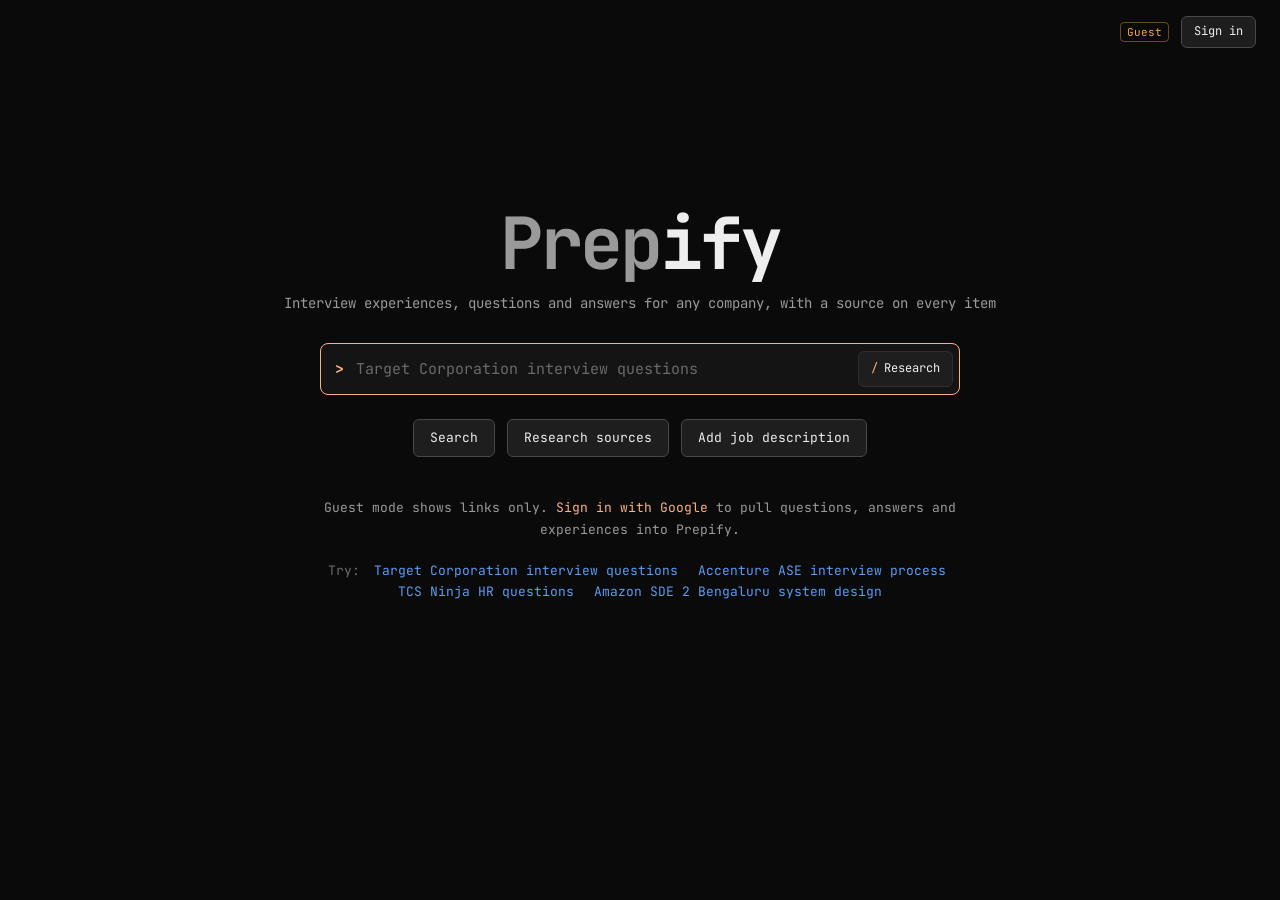
==== templates/search.html @ 2fec7c63 "Smarter search parsing and job description analysis - query_parser.py: company aliases and typo corr" ====
<!DOCTYPE html>
<html lang="en">
<head>
  <meta charset="UTF-8" />
  <meta name="color-scheme" content="dark" />
  <meta name="viewport" content="width=device-width, initial-scale=1.0" />
  <title>Prepify</title>
  <link rel="preconnect" href="https://fonts.googleapis.com" />
  <link rel="preconnect" href="https://fonts.gstatic.com" crossorigin />
  <link href="https://fonts.googleapis.com/css2?family=JetBrains+Mono:wght@400;500;700&display=swap" rel="stylesheet" />
  <link rel="stylesheet" href="/static/search.css" />
</head>
<body>
  <!-- ===== Home: centered search, like a search engine ===== -->
  <main id="home" class="home">
    <nav class="corner"><div class="auth" data-auth></div></nav>
    <div class="home-inner">
      <div class="wordmark"><span class="dim">Prep</span>ify</div>
      <p class="tagline">Interview experiences, questions and answers for any company, with a source on every item</p>

      <form id="home-form" class="searchbar big" autocomplete="off">
        <span class="prompt" aria-hidden="true">&gt;</span>
        <input id="home-q" name="q" aria-label="Search" placeholder="Target Corporation interview questions" autofocus />
        <button type="button" class="pill" id="home-research-pill" title="Search and pull Glassdoor and AmbitionBox into Prepify">
          <span class="key">/</span>Research
        </button>
      </form>

      <div class="home-actions">
        <button type="submit" form="home-form" class="btn">Search</button>
        <button type="button" id="home-research" class="btn">Research sources</button>
        <button type="button" id="home-jd" class="btn">Add job description</button>
      </div>

      <p class="promo" id="mode-line"></p>
      <p class="offered">Try:
        <button class="example" type="button">Target Corporation interview questions</button>
        <button class="example" type="button">Accenture ASE interview process</button>
        <button class="example" type="button">TCS Ninja HR questions</button>
        <button class="example" type="button">Amazon SDE 2 Bengaluru system design</button>
      </p>
    </div>
  </main>

  <!-- ===== Results ===== -->
  <div id="results" class="results hidden">
    <header class="topbar">
      <div class="topbar-inner">
        <a href="/" class="wordmark small" id="logo-home"><span class="dim">Prep</span>ify</a>
        <form id="top-form" class="searchbar" autocomplete="off">
          <span class="prompt" aria-hidden="true">&gt;</span>
          <input id="top-q" name="q" aria-label="Search" />
        </form>
        <div class="auth" data-auth></div>
      </div>
    </header>

    <div class="layout">
      <div class="main-col">
        <p class="understood" id="understood"></p>
        <div id="report"></div>
      </div>
      <aside class="side-col" id="panel"></aside>
    </div>
  </div>

  <!-- sign-in dialog -->
  <div class="modal hidden" id="signin-modal" role="dialog" aria-modal="true" aria-labelledby="signin-title">
    <div class="modal-box">
      <h2 id="signin-title">Sign in to Prepify</h2>
      <p class="modal-sub">Signing in unlocks pulling Glassdoor and AmbitionBox into Prepify. Without an account, Prepify only gives you links.</p>
      <div id="gsi-button"></div>
      <div id="signin-setup" class="hidden">
        <p class="modal-sub"><b>Google sign-in isn't set up on this server yet.</b> Create an OAuth client ID
          (Google Cloud Console → APIs &amp; Services → Credentials → OAuth client ID → Web application,
          authorised JavaScript origin <code>http://localhost:5000</code>), then start Prepify with
          <code>GOOGLE_CLIENT_ID=&lt;your id&gt;</code>.</p>
      </div>
      <p class="modal-note">Prepify keeps only your name and email for this browser session. It never sees your Glassdoor or AmbitionBox password, and nothing you pull is stored on a server.</p>
      <button class="btn" id="signin-close">Close</button>
    </div>
  </div>

  <script src="https://accounts.google.com/gsi/client" async defer></script>
  <script src="/static/jd.js"></script>
  <script src="/static/search.js"></script>
</body>
</html>
---- static/search.css ----
/* Prepify — OpenCode-style dark terminal theme, search-engine layout */
:root {
  --bg: #0a0a0a;
  --panel: #141414;
  --element: #1e1e1e;
  --border: #2e2e2e;
  --border-strong: #484848;
  --border-active: #606060;
  --text: #eeeeee;
  --muted: #9a9a9a;
  --faint: #6a6a6a;
  --accent: #fab283;          /* peach — primary */
  --accent-soft: rgba(250, 178, 131, 0.10);
  --link: #5c9cf5;            /* blue — secondary */
  --purple: #9d7cd8;
  --good: #7fd88f;
  --warn: #f5a742;
  --error: #e06c75;
  --mono: 'JetBrains Mono', 'Cascadia Code', 'Fira Code', ui-monospace, Consolas, monospace;

  --page: 1180px;             /* max content width */
  --gutter: 24px;             /* page side padding */
  --radius: 8px;
  color-scheme: dark;
}

* { box-sizing: border-box; margin: 0; padding: 0; }

body {
  font-family: var(--mono);
  font-size: 15px;
  line-height: 1.65;
  background: var(--bg);
  color: var(--text);
  -webkit-font-smoothing: antialiased;
}

::selection { background: var(--accent); color: var(--bg); }
a { color: var(--link); text-decoration: none; }
a:hover { text-decoration: underline; }
.hidden { display: none !important; }
:focus-visible { outline: 2px solid var(--accent); outline-offset: 2px; }


/* ---------- shared controls ---------- */
.wordmark {
  font-size: 72px;
  font-weight: 700;
  letter-spacing: -0.04em;
  line-height: 1;
  color: var(--text);
  user-select: none;
}
.wordmark .dim { color: var(--muted); }
.wordmark.small { font-size: 22px; text-decoration: none; flex-shrink: 0; }

.searchbar {
  display: flex;
  align-items: center;
  gap: 12px;
  width: 100%;
  height: 44px;
  padding: 0 6px 0 14px;
  background: var(--panel);
  border: 1px solid var(--border-strong);
  border-radius: var(--radius);
  transition: border-color .15s;
}
.searchbar:hover { border-color: var(--border-active); }
.searchbar:focus-within { border-color: var(--accent); }
.searchbar.big { height: 52px; max-width: 640px; }
.searchbar input {
  flex: 1;
  min-width: 0;
  background: none;
  border: none;
  outline: none;
  color: var(--text);
  font: inherit;
  caret-color: var(--accent);
}
.searchbar input::placeholder { color: var(--faint); }
.prompt { color: var(--accent); font-weight: 700; flex-shrink: 0; user-select: none; }

.btn {
  display: inline-flex;
  align-items: center;
  justify-content: center;
  gap: 8px;
  height: 38px;
  padding: 0 16px;
  background: var(--element);
  color: var(--text);
  border: 1px solid var(--border-strong);
  border-radius: 6px;
  font: inherit;
  font-size: 13px;
  cursor: pointer;
  white-space: nowrap;
}
.btn:hover { border-color: var(--accent); color: var(--accent); }
.btn:disabled { opacity: .6; cursor: progress; }
.btn.primary { background: var(--accent); border-color: var(--accent); color: var(--bg); font-weight: 700; }
.btn.primary:hover { filter: brightness(1.08); color: var(--bg); }
.btn.small { height: 32px; padding: 0 12px; font-size: 12px; }

.pill {
  display: inline-flex;
  align-items: center;
  gap: 6px;
  height: 36px;
  padding: 0 12px;
  border: 1px solid var(--border);
  border-radius: 6px;
  background: var(--element);
  color: var(--text);
  font: inherit;
  font-size: 12px;
  cursor: pointer;
  flex-shrink: 0;
}
.pill:hover { border-color: var(--accent); color: var(--accent); }
.pill .key { color: var(--accent); }

.linkbtn {
  background: none;
  border: none;
  color: var(--muted);
  font: inherit;
  font-size: 13px;
  cursor: pointer;
  padding: 0;
}
.linkbtn:hover { color: var(--text); text-decoration: underline; }
.linkbtn.accent { color: var(--accent); }

.tag {
  display: inline-block;
  font-size: 11px;
  line-height: 18px;
  padding: 0 7px;
  border-radius: 4px;
  background: var(--element);
  border: 1px solid var(--border);
  color: var(--muted);
}
.tag.good { color: var(--good); border-color: rgba(127, 216, 143, 0.35); }

.spinner {
  width: 12px;
  height: 12px;
  border: 2px solid var(--border-strong);
  border-top-color: var(--accent);
  border-radius: 50%;
  animation: spin .8s linear infinite;
  flex-shrink: 0;
}
@keyframes spin { to { transform: rotate(360deg); } }

.mark {
  display: inline-grid;
  place-items: center;
  width: 30px;
  height: 30px;
  border-radius: 6px;
  font-weight: 700;
  font-size: 14px;
  color: var(--c);
  background: color-mix(in srgb, var(--c) 14%, transparent);
  border: 1px solid color-mix(in srgb, var(--c) 40%, transparent);
  flex-shrink: 0;
}
.mark.big { width: 46px; height: 46px; font-size: 20px; }

/* ---------- auth ---------- */
.auth { display: flex; align-items: center; gap: 12px; font-size: 13px; flex-shrink: 0; }
.auth .user { color: var(--text); max-width: 180px; overflow: hidden; text-overflow: ellipsis; white-space: nowrap; }
.guest-tag {
  font-size: 11px;
  color: var(--warn);
  border: 1px solid rgba(245, 167, 66, 0.4);
  border-radius: 4px;
  padding: 0 6px;
}

/* ---------- home ---------- */
.home { min-height: 100vh; display: flex; flex-direction: column; }
.corner { display: flex; justify-content: flex-end; padding: 16px var(--gutter); }
.home-inner {
  flex: 1;
  display: flex;
  flex-direction: column;
  align-items: center;
  padding: 16vh 16px 48px;
  text-align: center;
}
.home-inner .wordmark { margin-bottom: 12px; }
.tagline { color: var(--muted); font-size: 14px; margin-bottom: 28px; }
.home-actions { display: flex; gap: 12px; flex-wrap: wrap; justify-content: center; margin-top: 24px; }
.promo { margin-top: 40px; font-size: 13px; color: var(--muted); max-width: 640px; }
.promo b { color: var(--text); font-weight: 500; }
.offered { margin-top: 20px; font-size: 13px; color: var(--faint); max-width: 720px; }
.example {
  background: none;
  border: none;
  color: var(--link);
  font: inherit;
  font-size: 13px;
  margin: 0 6px;
  cursor: pointer;
}
.example:hover { text-decoration: underline; }

/* ---------- results layout ---------- */
.topbar {
  position: sticky;
  top: 0;
  z-index: 20;
  background: rgba(10, 10, 10, 0.92);
  backdrop-filter: blur(8px);
  border-bottom: 1px solid var(--border);
}
.topbar-inner {
  max-width: var(--page);
  margin: 0 auto;
  padding: 12px var(--gutter);
  display: flex;
  align-items: center;
  gap: 24px;
}
.topbar .searchbar { max-width: 640px; }
.topbar .auth { margin-left: auto; }

.layout {
  max-width: var(--page);
  margin: 0 auto;
  padding: 24px var(--gutter) 72px;
  display: grid;
  grid-template-columns: minmax(0, 1fr) 300px;
  gap: 32px;
  align-items: start;
}
.understood { color: var(--faint); font-size: 13px; margin-bottom: 20px; }
.understood b { color: var(--text); font-weight: 500; margin-right: 18px; }
.understood .k { color: var(--purple); margin-right: 6px; }

/* ---------- notices & empty states ---------- */
.notice, .empty {
  border-radius: var(--radius);
  padding: 18px 20px;
  font-size: 14px;
  margin-bottom: 24px;
}
.notice { border: 1px solid rgba(245, 167, 66, 0.4); background: rgba(245, 167, 66, 0.06); }
.notice b { color: var(--warn); }
.notice code { color: var(--accent); }
.notice.guest { border-color: rgba(250, 178, 131, 0.35); background: var(--accent-soft); }
.notice.guest b { color: var(--accent); }
.notice .btn, .empty .btn { margin-top: 14px; }
.empty { border: 1px dashed var(--border-strong); color: var(--muted); }
.empty h3 { color: var(--text); font-size: 15px; font-weight: 700; margin-bottom: 6px; }

/* ---------- source boxes ---------- */
.sources-head {
  display: flex;
  justify-content: space-between;
  align-items: center;
  flex-wrap: wrap;
  gap: 4px 12px;
  font-size: 13px;
  color: var(--muted);
  margin-bottom: 12px;
}
.sources-head b { color: var(--accent); }
.sources-head .hint { color: var(--faint); font-size: 12px; }

.source-grid {
  display: grid;
  grid-template-columns: repeat(auto-fit, minmax(240px, 1fr));
  gap: 12px;
  margin-bottom: 32px;
}
.source-card {
  display: flex;
  flex-direction: column;
  gap: 8px;
  min-height: 168px;
  padding: 16px;
  text-align: left;
  background: var(--panel);
  border: 1px solid var(--border);
  border-radius: var(--radius);
  color: var(--text);
  font: inherit;
  cursor: pointer;
  transition: border-color .15s, background .15s;
}
.source-card:hover { border-color: var(--border-active); background: var(--element); text-decoration: none; }
.source-card.active { border-color: var(--accent); box-shadow: inset 0 -2px 0 var(--accent); }
.source-card.empty-card { border-style: dashed; background: transparent; }
.source-card.empty-card:hover { background: var(--panel); border-color: var(--accent); }
.source-card.busy { border-color: var(--accent); cursor: progress; }
.source-card.link-card { min-height: 140px; }

.sc-head { display: flex; align-items: center; gap: 10px; }
.sc-name { font-weight: 700; font-size: 16px; }
.sc-arrow { margin-left: auto; color: var(--muted); }
.source-card:hover .sc-arrow, .source-card.active .sc-arrow { color: var(--accent); }
.sc-host { color: var(--faint); font-size: 12px; margin-top: -6px; }
.sc-stats { display: flex; flex-wrap: wrap; gap: 2px 14px; font-size: 12px; color: var(--muted); }
.sc-stats b { color: var(--text); font-size: 15px; margin-right: 2px; }
.sc-stats.muted { color: var(--faint); }
.sc-preview {
  font-size: 13px;
  color: var(--muted);
  display: -webkit-box;
  -webkit-line-clamp: 2;
  -webkit-box-orient: vertical;
  overflow: hidden;
}
.sc-status { font-size: 12px; color: var(--warn); display: flex; align-items: flex-start; gap: 8px; }
.sc-status .spinner { margin-top: 4px; }
.sc-status.working { color: var(--accent); }
.sc-status.done { color: var(--good); }
.sc-status.none { color: var(--muted); }
.sc-detail { font-size: 11px; color: var(--faint); overflow: hidden; text-overflow: ellipsis; white-space: nowrap; }
.sc-foot { margin-top: auto; font-size: 12px; color: var(--faint); }

/* ---------- dedicated site area ---------- */
#site-area {
  border-top: 1px solid var(--border);
  padding-top: 28px;
  scroll-margin-top: 84px;
}
.site-area-head { display: flex; align-items: center; gap: 14px; margin-bottom: 28px; flex-wrap: wrap; }
.site-area-head h1 { font-size: 22px; font-weight: 700; letter-spacing: -0.01em; line-height: 1.3; }
.site-area-head h1 .dim { color: var(--muted); font-weight: 500; }
.site-area-head .sub { color: var(--muted); font-size: 13px; }
.head-actions { margin-left: auto; display: flex; gap: 8px; flex-wrap: wrap; }

.section { margin-bottom: 40px; }
.section h2 { font-size: 17px; font-weight: 700; margin-bottom: 2px; }
.section h2 .num { color: var(--accent); margin-right: 10px; }
.section .sub { color: var(--muted); font-size: 13px; margin-bottom: 16px; }

.qa-tools { display: flex; flex-direction: column; gap: 12px; margin-bottom: 16px; }
.chips { display: flex; flex-wrap: wrap; gap: 8px; }
.chip-btn {
  height: 30px;
  padding: 0 12px;
  border-radius: 15px;
  border: 1px solid var(--border-strong);
  background: transparent;
  color: var(--muted);
  font: inherit;
  font-size: 12px;
  cursor: pointer;
  white-space: nowrap;
}
.chip-btn span { color: var(--faint); margin-left: 4px; }
.chip-btn:hover { color: var(--text); border-color: var(--border-active); }
.chip-btn.active { color: var(--bg); background: var(--accent); border-color: var(--accent); }
.chip-btn.active span { color: var(--bg); opacity: .7; }
.qa-filter {
  height: 38px;
  width: 100%;
  max-width: 360px;
  padding: 0 12px;
  background: var(--panel);
  border: 1px solid var(--border-strong);
  border-radius: 6px;
  color: var(--text);
  font: inherit;
  font-size: 13px;
  caret-color: var(--accent);
}
.qa-filter:focus { outline: none; border-color: var(--accent); }

.qa-list { display: flex; flex-direction: column; gap: 12px; }
.qa-card {
  background: var(--panel);
  border: 1px solid var(--border);
  border-radius: var(--radius);
  padding: 16px 18px;
}
.qa-q { display: flex; gap: 12px; font-size: 15px; font-weight: 700; line-height: 1.55; }
.qnum { color: var(--accent); font-weight: 700; flex-shrink: 0; min-width: 32px; }
.qa-tags { display: flex; flex-wrap: wrap; gap: 6px; margin: 10px 0 0 44px; }
.answer {
  margin: 12px 0 0 44px;
  padding: 12px 14px;
  border-left: 2px solid var(--accent);
  background: var(--bg);
  border-radius: 0 6px 6px 0;
  font-size: 14px;
  white-space: pre-wrap;
  overflow-wrap: anywhere;
}
.answer.none { border-left-color: var(--border-strong); color: var(--faint); font-size: 13px; }
.a-label { font-size: 11px; color: var(--accent); margin-bottom: 4px; letter-spacing: 0.04em; font-weight: 700; }
.more-btn { margin: 10px 0 0 44px; font-size: 12px; color: var(--accent); }
.qa-none { color: var(--faint); font-size: 13px; padding: 12px 0; }

/* interview experiences */
.tag.bad { color: var(--error); border-color: rgba(224, 108, 117, 0.35); }
.xp-list { display: flex; flex-direction: column; gap: 12px; }
.xp-card {
  background: var(--panel);
  border: 1px solid var(--border);
  border-radius: var(--radius);
  overflow: hidden;
}
.xp-card[open] { border-color: var(--border-strong); }
.xp-card > summary {
  list-style: none;
  cursor: pointer;
  padding: 16px 18px;
  display: flex;
  flex-direction: column;
  gap: 8px;
}
.xp-card > summary::-webkit-details-marker { display: none; }
.xp-card > summary:hover { background: var(--element); }
.xp-head { display: flex; align-items: baseline; justify-content: space-between; gap: 8px 16px; flex-wrap: wrap; }
.xp-role { font-weight: 700; font-size: 15px; }
.xp-role::before { content: '\25B8'; color: var(--accent); display: inline-block; margin-right: 10px; transition: transform .15s; }
.xp-card[open] .xp-role::before { transform: rotate(90deg); }
.xp-when { color: var(--faint); font-size: 12px; }
.xp-badges { display: flex; flex-wrap: wrap; gap: 6px; }
.xp-preview {
  color: var(--muted);
  font-size: 13px;
  display: -webkit-box;
  -webkit-line-clamp: 2;
  -webkit-box-orient: vertical;
  overflow: hidden;
}
.xp-card[open] .xp-preview { display: none; }
.xp-body { padding: 4px 18px 18px; border-top: 1px solid var(--border); }
.xp-block { margin-top: 16px; }
.xp-label { font-size: 11px; color: var(--accent); letter-spacing: 0.04em; margin-bottom: 6px; font-weight: 700; }
.xp-block p { font-size: 14px; white-space: pre-wrap; overflow-wrap: anywhere; }
.xp-rounds, .xp-questions { padding-left: 22px; display: flex; flex-direction: column; gap: 10px; font-size: 14px; }
.xp-rounds li::marker, .xp-questions li::marker { color: var(--accent); font-weight: 700; }
.xp-rounds b { display: block; }
.xp-rounds span { color: var(--muted); display: block; }
.xp-questions .answer { margin-left: 0; }
.xp-body .meta { margin-top: 16px; color: var(--faint); font-size: 12px; }
.xp-body .meta a { color: var(--muted); }

.result { padding: 14px 0; border-bottom: 1px solid var(--border); }
.result:last-child { border-bottom: none; }
.result .title { font-size: 15px; font-weight: 700; overflow-wrap: anywhere; }
.result .pros, .result .cons { margin-top: 4px; font-size: 14px; }
.result .pros b { color: var(--good); margin-right: 8px; }
.result .cons b { color: var(--error); margin-right: 8px; }
.result .meta { color: var(--faint); font-size: 12px; margin-top: 4px; }

/* ---------- dashboard extras ---------- */
.glance { margin-top: 8px; }
.glance .section h2 { margin-bottom: 12px; }
.glance-grid { display: grid; grid-template-columns: repeat(auto-fit, minmax(260px, 1fr)); gap: 10px; }
.glance-card {
  display: grid;
  grid-template-columns: auto 1fr;
  grid-template-rows: auto auto auto;
  column-gap: 12px;
  row-gap: 2px;
  align-items: center;
  text-align: left;
  padding: 14px 16px;
  background: var(--panel);
  border: 1px solid var(--border);
  border-radius: var(--radius);
  color: var(--text);
  font: inherit;
  cursor: pointer;
}
.glance-card:hover { border-color: var(--accent); }
.glance-card .mark { grid-row: 1 / 4; }
.glance-name { font-weight: 700; }
.glance-nums { color: var(--muted); font-size: 12px; }
.glance-open { color: var(--accent); font-size: 12px; }
.chips.static .chip-btn { cursor: default; }
.repeat-list { padding-left: 22px; display: flex; flex-direction: column; gap: 8px; font-size: 14px; }
.repeat-list li::marker { color: var(--accent); font-weight: 700; }
.repeat-list small { display: block; color: var(--faint); font-size: 12px; }

/* ---------- one source's page ---------- */
.layout.wide { grid-template-columns: minmax(0, 1fr); }
.layout.wide .side-col { display: none; }
.crumbs {
  display: flex;
  align-items: center;
  flex-wrap: wrap;
  gap: 10px 16px;
  margin-bottom: 20px;
}
.crumb-path { display: flex; align-items: center; gap: 8px; font-size: 13px; color: var(--faint); }
.crumb-path .linkbtn { font-size: 13px; color: var(--muted); }
.crumb-path b { color: var(--text); font-weight: 500; }
.switcher { margin-left: auto; display: flex; flex-wrap: wrap; gap: 6px; }
.switch {
  display: inline-flex;
  align-items: center;
  gap: 8px;
  height: 32px;
  padding: 0 12px 0 6px;
  border-radius: 6px;
  border: 1px solid var(--border);
  background: var(--panel);
  color: var(--muted);
  font: inherit;
  font-size: 12px;
  cursor: pointer;
}
.switch:hover { color: var(--text); border-color: var(--border-active); }
.switch.active { color: var(--text); border-color: var(--accent); }
.mark.tiny { width: 22px; height: 22px; font-size: 11px; border-radius: 4px; }

.source-hero {
  display: flex;
  align-items: center;
  flex-wrap: wrap;
  gap: 16px;
  padding: 20px;
  margin-bottom: 8px;
  background: var(--panel);
  border: 1px solid var(--border);
  border-radius: var(--radius);
}
.hero-text h1 { font-size: 24px; font-weight: 700; letter-spacing: -0.01em; line-height: 1.3; }
.hero-text h1 .dim { color: var(--muted); font-weight: 500; }
.hero-text .sub { color: var(--muted); font-size: 13px; }
a.btn:hover { text-decoration: none; }

.tabs {
  position: sticky;
  top: 69px;
  z-index: 10;
  display: flex;
  gap: 4px;
  overflow-x: auto;
  margin: 0 0 20px;
  padding-top: 8px;
  background: var(--bg);
  border-bottom: 1px solid var(--border);
}
.tab {
  display: inline-flex;
  align-items: center;
  gap: 8px;
  padding: 12px 14px;
  border: none;
  border-bottom: 2px solid transparent;
  background: none;
  color: var(--muted);
  font: inherit;
  font-size: 14px;
  white-space: nowrap;
  cursor: pointer;
}
.tab span {
  font-size: 11px;
  line-height: 18px;
  padding: 0 7px;
  border-radius: 9px;
  background: var(--element);
  color: var(--muted);
}
.tab:hover { color: var(--text); }
.tab.active { color: var(--text); border-bottom-color: var(--accent); }
.tab.active span { background: var(--accent); color: var(--bg); }
#tab-body { min-height: 240px; }

.thread-list { display: flex; flex-direction: column; gap: 14px; }
.thread { background: var(--panel); border: 1px solid var(--border); border-radius: var(--radius); padding: 16px 18px; }
.thread-title { color: var(--text); font-weight: 700; font-size: 15px; }
.thread-meta { color: var(--faint); font-size: 12px; margin-top: 2px; }
.thread-post { margin-top: 12px; }
.thread-post summary { cursor: pointer; color: var(--accent); font-size: 13px; }
.thread-post p { margin-top: 8px; font-size: 14px; white-space: pre-wrap; overflow-wrap: anywhere; color: var(--muted); }
.xp-discussion { list-style: none; display: flex; flex-direction: column; gap: 10px; margin-top: 12px; }
.xp-discussion li { display: flex; gap: 12px; padding: 10px 12px; background: var(--bg); border-radius: 6px; }
.xp-discussion .score { color: var(--accent); font-size: 12px; flex-shrink: 0; min-width: 44px; padding-top: 2px; }
.xp-discussion p { font-size: 14px; white-space: pre-wrap; overflow-wrap: anywhere; }

/* cleaned site text */
.rich { display: flex; flex-direction: column; gap: 8px; }
.rich p { margin: 0; white-space: normal; overflow-wrap: anywhere; }
.rich ol, .rich ul { margin: 0; padding-left: 22px; display: flex; flex-direction: column; gap: 4px; }
.rich li::marker { color: var(--accent); }
.answer { white-space: normal; }
.answer .rich { font-size: 14px; }
.xp-rounds .rich { color: var(--muted); }
.xp-discussion .rich { flex: 1; }

/* practice links under coding questions */
.practice { margin: 10px 0 0 44px; font-size: 12px; color: var(--faint); display: flex; flex-wrap: wrap; gap: 4px 12px; }
.xp-questions .practice { margin-left: 0; }
.practice a { color: var(--link); }

/* official pages */
.official-list { display: flex; flex-direction: column; gap: 16px; }
.official-page { background: var(--panel); border: 1px solid var(--border); border-left: 3px solid var(--accent); border-radius: var(--radius); padding: 18px 20px; }
.official-section { margin-top: 16px; }
.official-section h3 { font-size: 14px; font-weight: 700; color: var(--accent); margin-bottom: 6px; }
.official-section .rich { font-size: 14px; }

.page-foot { display: flex; align-items: center; justify-content: space-between; gap: 12px; margin-top: 32px; padding-top: 20px; border-top: 1px solid var(--border); }

/* ---------- side panel ---------- */
.panel {
  border: 1px solid var(--border);
  border-radius: var(--radius);
  padding: 18px;
  background: var(--panel);
  position: sticky;
  top: 88px;
}
.panel h3 { font-size: 16px; font-weight: 700; }
.panel .kind { color: var(--muted); font-size: 12px; margin-bottom: 12px; }
.panel .row { display: flex; justify-content: space-between; gap: 12px; padding: 8px 0; border-top: 1px solid var(--border); font-size: 13px; }
.panel .row > span:first-child { color: var(--muted); }
.panel .row .ok { color: var(--good); }
.panel .row .off { color: var(--warn); }
.panel .btn { width: 100%; margin-top: 16px; }
.panel .btn + .btn { margin-top: 8px; }
.panel .linkbtn { display: block; margin-top: 12px; font-size: 12px; }
.note { color: var(--faint); font-size: 12px; margin-top: 12px; }

/* ---------- sign-in modal ---------- */
.modal {
  position: fixed;
  inset: 0;
  z-index: 50;
  display: grid;
  place-items: center;
  padding: 16px;
  background: rgba(0, 0, 0, 0.7);
}
.modal-box {
  width: 100%;
  max-width: 440px;
  background: var(--panel);
  border: 1px solid var(--border-strong);
  border-radius: var(--radius);
  padding: 24px;
  display: flex;
  flex-direction: column;
  gap: 14px;
}
.modal-box h2 { font-size: 18px; font-weight: 700; }
.modal-sub { color: var(--muted); font-size: 13px; }
.modal-sub b { color: var(--text); }
.modal-sub code { color: var(--accent); font-size: 12px; }
.modal-note { color: var(--faint); font-size: 12px; border-top: 1px solid var(--border); padding-top: 12px; }
.modal-box .btn { align-self: flex-end; }
#gsi-button { min-height: 44px; }

/* source sign-in prompt */
.login-box { max-width: 520px; }
.login-head { display: flex; align-items: center; gap: 14px; }
.login-head h2 { font-size: 18px; font-weight: 700; line-height: 1.3; }
.login-steps { padding-left: 22px; display: flex; flex-direction: column; gap: 8px; font-size: 14px; color: var(--text); }
.login-steps li::marker { color: var(--accent); font-weight: 700; }
.login-steps b { color: var(--accent); font-weight: 600; }
.login-box .notice { margin: 0; font-size: 13px; }
.login-actions { display: flex; flex-wrap: wrap; align-items: center; gap: 10px; }
.login-actions .linkbtn { margin-left: auto; }
.modal-box .login-actions .btn { align-self: auto; }

.toast {
  position: fixed;
  left: 50%;
  bottom: 24px;
  z-index: 60;
  transform: translate(-50%, 20px);
  opacity: 0;
  pointer-events: none;
  padding: 10px 16px;
  background: var(--element);
  border: 1px solid var(--accent);
  border-radius: 6px;
  color: var(--text);
  font-size: 13px;
  transition: opacity .2s, transform .2s;
}
.toast.show { opacity: 1; transform: translate(-50%, 0); }
@media (max-width: 640px) {
  .login-actions .btn { flex: 1; }
  .login-actions .linkbtn { margin-left: 0; }
}

/* ---------- responsive ---------- */
@media (max-width: 1024px) {
  .layout { grid-template-columns: minmax(0, 1fr); gap: 20px; }
  .panel { position: static; display: grid; grid-template-columns: 1fr 1fr; column-gap: 24px; }
  .panel h3, .panel .kind, .panel .btn, .panel .linkbtn, .panel .note { grid-column: 1 / -1; }
}

@media (max-width: 640px) {
  :root { --gutter: 16px; }
  body { font-size: 14px; }
  .wordmark { font-size: 52px; }
  .home-inner { padding-top: 12vh; }
  .topbar-inner { flex-wrap: wrap; gap: 10px 16px; }
  .topbar .searchbar { order: 3; max-width: none; flex-basis: 100%; }
  .panel { grid-template-columns: 1fr; }
  .head-actions { margin-left: 0; width: 100%; }
  .head-actions .btn { flex: 1; }
  .qa-card { padding: 14px; }
  .qa-q { font-size: 14px; gap: 8px; }
  .qnum { min-width: 26px; }
  .qa-tags, .answer, .more-btn, .practice { margin-left: 0; }
  .qa-filter { max-width: none; }
  .switcher { margin-left: 0; width: 100%; }
  .source-hero { padding: 16px; }
  .hero-text h1 { font-size: 20px; }
  .tabs { top: 112px; }
  .xp-discussion li { flex-direction: column; gap: 4px; }
  .chips { flex-wrap: nowrap; overflow-x: auto; padding-bottom: 4px; }
  .understood b { display: inline-block; margin-right: 8px; }
}

/* ---------- source check ---------- */
.diag-box { max-width: 760px; }
.diag-table { display: flex; flex-direction: column; border: 1px solid var(--border); border-radius: 6px; overflow: hidden; }
.diag-row {
  display: grid;
  grid-template-columns: 1.6fr 1.4fr .7fr .9fr .8fr .7fr;
  align-items: center;
  gap: 4px 10px;
  padding: 8px 12px;
  font-size: 13px;
  border-top: 1px solid var(--border);
}
.diag-row:first-child { border-top: none; }
.diag-row.head { background: var(--element); color: var(--muted); font-size: 12px; }
.diag-row > span:first-child { display: flex; align-items: center; gap: 8px; }
.diag-st { display: flex; align-items: center; gap: 6px; }
.diag-st.good { color: var(--good); }
.diag-st.bad { color: var(--warn); }
.diag-st.muted { color: var(--muted); }
.diag-detail { grid-column: 1 / -1; color: var(--faint); font-size: 11px; overflow: hidden; text-overflow: ellipsis; white-space: nowrap; }
.panel #panel-check { margin-top: 12px; }
@media (max-width: 640px) {
  .diag-row { grid-template-columns: 1.4fr 1.4fr .6fr .6fr; }
  .diag-row > span:nth-child(5), .diag-row > span:nth-child(6) { display: none; }
}

/* ---------- what Prepify understood from the search ---------- */
.understood { display: flex; flex-direction: column; gap: 6px; }
.u-chips { display: flex; flex-wrap: wrap; align-items: center; gap: 6px 8px; }
.u-chip {
  display: inline-flex; align-items: baseline; gap: 6px;
  padding: 2px 10px; border: 1px solid var(--border); border-radius: 999px;
  background: var(--panel); color: var(--text); font-size: 12px;
}
.u-chip .k { color: var(--purple); margin: 0; }
.u-note { font-size: 12px; color: var(--muted); }
.understood .u-note b { margin: 0; }
.u-edit { display: flex; flex-wrap: wrap; align-items: flex-end; gap: 8px 12px; margin-top: 4px; }
.u-edit label { display: flex; flex-direction: column; gap: 4px; font-size: 11px; color: var(--muted); }
.u-edit input, .field input, .field textarea {
  font: inherit; font-size: 13px; color: var(--text); background: var(--bg);
  border: 1px solid var(--border-strong); border-radius: 6px; padding: 7px 10px; min-width: 0;
}
.u-edit input { width: 220px; max-width: 100%; }
.u-edit input:focus, .field input:focus, .field textarea:focus { outline: none; border-color: var(--accent); }

/* ---------- job description dialog ---------- */
.modal-box.jd-box { max-width: 640px; max-height: calc(100vh - 32px); overflow-y: auto; }
.field { display: flex; flex-direction: column; gap: 6px; }
.field textarea { resize: vertical; line-height: 1.5; width: 100%; }
.field-head { display: flex; align-items: center; justify-content: space-between; gap: 12px; flex-wrap: wrap; font-size: 13px; }
.field-head > label:first-child { color: var(--text); font-weight: 700; }
.file-btn {
  position: relative; display: inline-flex; align-items: center; height: 30px; padding: 0 12px;
  border: 1px dashed var(--border-strong); border-radius: 6px; font-size: 12px; color: var(--accent); cursor: pointer;
}
.file-btn:hover { border-color: var(--accent); }
.file-btn:focus-within { outline: 2px solid var(--accent); outline-offset: 2px; }
.file-btn input { position: absolute; inset: 0; opacity: 0; cursor: pointer; width: 100%; }
.file-name { font-size: 12px; color: var(--good); }
.resume-opt { border-top: 1px solid var(--border); padding-top: 12px; }
.resume-opt summary { cursor: pointer; font-size: 13px; font-weight: 700; color: var(--accent); }
.resume-opt summary span { color: var(--faint); font-weight: 400; }
.resume-opt[open] summary { margin-bottom: 8px; }
.field.two { display: grid; grid-template-columns: 1fr 1fr; gap: 12px; }
.field.two label { display: flex; flex-direction: column; gap: 4px; font-size: 12px; color: var(--muted); }
.form-error { color: var(--error); font-size: 13px; }

/* ---------- job description on the results pages ---------- */
.jd-banner {
  width: 100%; display: flex; align-items: center; gap: 14px; text-align: left;
  font: inherit; color: var(--text); background: var(--panel);
  border: 1px solid var(--border); border-left: 3px solid var(--purple); border-radius: var(--radius);
  padding: 14px 16px; margin-bottom: 20px; cursor: pointer;
}
.jd-banner:hover { border-color: var(--purple); }
.jd-banner-text { display: flex; flex-direction: column; min-width: 0; }
.jd-banner-text span { color: var(--muted); font-size: 12px; }
.jd-banner .glance-open { margin-left: auto; white-space: nowrap; }
.jd-banner.empty-jd { cursor: default; border-style: dashed; border-left-style: solid; justify-content: space-between; flex-wrap: wrap; font-size: 13px; color: var(--muted); }
.jd-banner.empty-jd b { color: var(--text); }
.panel-sep { border-top: 1px solid var(--border-strong); margin: 20px 0 16px; grid-column: 1 / -1; }
.panel .panel-sep + h3 { margin-bottom: 2px; }
.tag.jd { color: var(--purple); border-color: rgba(157, 124, 216, 0.4); }
.chip-btn.jd { border-color: rgba(157, 124, 216, 0.5); }
.tag.lvl-required { color: var(--accent); border-color: rgba(250, 178, 131, 0.4); }
.tag.lvl-expected { color: var(--link); border-color: rgba(92, 156, 245, 0.4); }
.tag.lvl-preferred { color: var(--good); border-color: rgba(127, 216, 143, 0.35); }
.muted { color: var(--faint); }
.good { color: var(--good); }
.section h2 .dim { color: var(--faint); font-weight: 500; }

.jd-grid { display: grid; grid-template-columns: repeat(auto-fit, minmax(300px, 1fr)); gap: 14px; margin-bottom: 32px; }
.jd-card { background: var(--panel); border: 1px solid var(--border); border-radius: var(--radius); padding: 18px; min-width: 0; }
.jd-card h3 { font-size: 14px; font-weight: 700; margin-bottom: 10px; }
.jd-card h3.mt { margin-top: 18px; }
.jd-card .sub { color: var(--muted); font-size: 12px; margin: -6px 0 10px; }
.facts { display: grid; grid-template-columns: max-content 1fr; gap: 6px 16px; font-size: 13px; }
.facts dt { color: var(--muted); }
.facts dd { overflow-wrap: anywhere; }
.evidence { margin-top: 10px; font-size: 12px; color: var(--muted); border-left: 2px solid var(--border-strong); padding-left: 10px; font-style: italic; overflow-wrap: anywhere; }
.jd-steps { padding-left: 22px; font-size: 13px; display: flex; flex-direction: column; gap: 4px; }
.jd-steps li::marker { color: var(--accent); font-weight: 700; }
.jd-list { padding-left: 20px; display: flex; flex-direction: column; gap: 6px; font-size: 14px; }
.jd-list li::marker { color: var(--accent); }

.skill-grid { display: grid; grid-template-columns: repeat(auto-fill, minmax(280px, 1fr)); gap: 10px; }
.skill-card { background: var(--panel); border: 1px solid var(--border); border-radius: var(--radius); padding: 14px 16px; display: flex; flex-direction: column; gap: 6px; min-width: 0; }
.skill-card header { display: flex; align-items: center; justify-content: space-between; gap: 8px; }
.skill-meta { font-size: 12px; color: var(--muted); }
.skill-card .evidence { margin-top: 2px; }
.skill-topics { display: flex; flex-wrap: wrap; gap: 4px 6px; margin-top: 2px; }
.skill-topics span { font-size: 11px; color: var(--muted); background: var(--element); border-radius: 4px; padding: 1px 7px; }

.round-list { list-style: none; display: flex; flex-direction: column; gap: 10px; margin: 16px 0 32px; }
.round-card { display: flex; gap: 16px; background: var(--panel); border: 1px solid var(--border); border-radius: var(--radius); padding: 16px 18px; }
.round-num { flex-shrink: 0; width: 30px; height: 30px; border-radius: 50%; display: grid; place-items: center; background: var(--accent-soft); color: var(--accent); font-weight: 700; font-size: 13px; }
.round-card h3 { font-size: 15px; font-weight: 700; }
.round-card .why { font-size: 13px; color: var(--muted); margin-bottom: 8px; }
#tab-body > .sub, #tab-body > .notice { margin-bottom: 12px; }
#tab-body > .sub { color: var(--muted); font-size: 13px; }

.plan-progress { display: flex; align-items: center; gap: 14px; flex-wrap: wrap; margin-bottom: 8px; font-size: 13px; color: var(--muted); }
.plan-progress b { color: var(--text); }
.plan-progress .bar { flex: 1; min-width: 160px; height: 8px; background: var(--element); border-radius: 999px; overflow: hidden; }
.plan-progress .bar span { display: block; height: 100%; background: var(--good); transition: width .2s; }
.plan-list { display: flex; flex-direction: column; gap: 10px; }
.plan-item { background: var(--panel); border: 1px solid var(--border); border-radius: var(--radius); }
.plan-item[open] { border-color: var(--border-strong); }
.plan-item > summary { list-style: none; cursor: pointer; display: flex; align-items: center; flex-wrap: wrap; gap: 6px 10px; padding: 12px 16px; }
.plan-item > summary::-webkit-details-marker { display: none; }
.plan-item > summary::before { content: '\25B8'; color: var(--accent); transition: transform .15s; }
.plan-item[open] > summary::before { transform: rotate(90deg); }
.plan-why { font-size: 12px; color: var(--muted); }
.plan-count { margin-left: auto; font-size: 12px; color: var(--good); }
.plan-body { padding: 4px 18px 16px; border-top: 1px solid var(--border); }
.plan-body .xp-label { margin-top: 14px; }
.checklist { list-style: none; display: grid; grid-template-columns: repeat(auto-fill, minmax(240px, 1fr)); gap: 6px 16px; font-size: 14px; }
.checklist label { display: flex; align-items: baseline; gap: 8px; cursor: pointer; }
.checklist input { accent-color: var(--good); }
.checklist label:has(input:checked) { color: var(--faint); text-decoration: line-through; }
.gap-card { display: flex; flex-direction: column; gap: 2px; padding: 12px 16px; background: var(--panel); border: 1px solid var(--border); border-left: 3px solid var(--warn); border-radius: var(--radius); }
.gap-card span { font-size: 12px; color: var(--muted); }
.chip-btn.ok { color: var(--good); border-color: rgba(127, 216, 143, 0.35); }
.score-card { display: flex; flex-direction: column; justify-content: center; }
.score { font-size: 48px; font-weight: 700; line-height: 1.1; }
.score small { font-size: 22px; color: var(--muted); margin-left: 2px; }
.score.good { color: var(--good); }
.score.mid { color: var(--warn); }
.score.low { color: var(--error); }

@media (max-width: 640px) {
  .field.two { grid-template-columns: 1fr; }
  .jd-banner { flex-wrap: wrap; }
  .jd-banner .glance-open { margin-left: 0; }
  .jd-grid { grid-template-columns: minmax(0, 1fr); }
  .facts { grid-template-columns: 1fr; gap: 0; }
  .facts dd { margin-bottom: 6px; }
  .round-card { gap: 12px; padding: 14px; }
  .u-edit input { width: 100%; }
  .u-edit label { flex: 1 1 100%; }
}
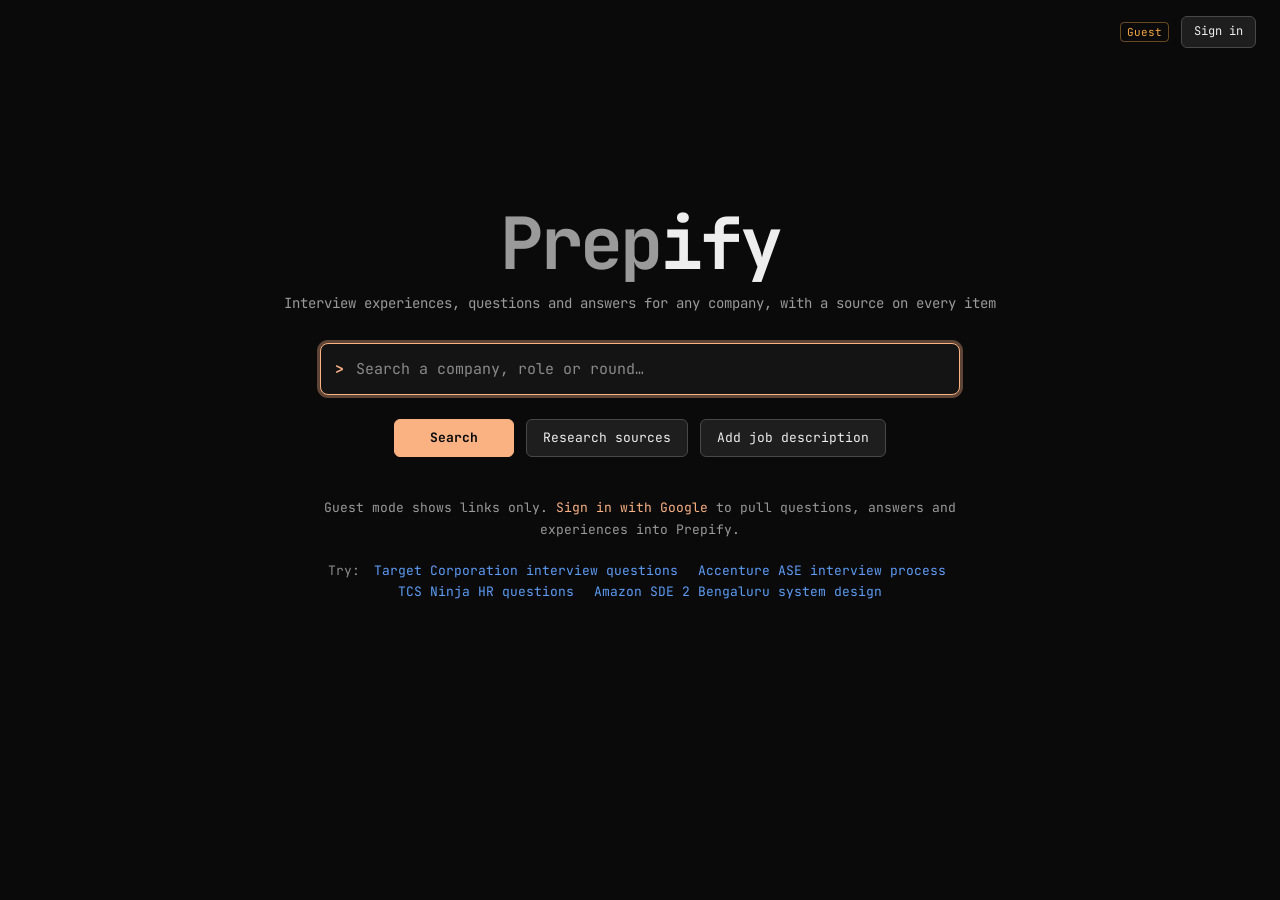
==== commit 69e5c430: "Design pass: clearer layout, real links, WCAG AA contrast and focus Audited against the Web Interfac" ====
--- a/templates/search.html
+++ b/templates/search.html
@@ -3,6 +3,7 @@
 <head>
   <meta charset="UTF-8" />
   <meta name="color-scheme" content="dark" />
+  <meta name="theme-color" content="#0a0a0a" />
   <meta name="viewport" content="width=device-width, initial-scale=1.0" />
   <title>Prepify</title>
   <link rel="preconnect" href="https://fonts.googleapis.com" />
@@ -15,19 +16,16 @@
   <main id="home" class="home">
     <nav class="corner"><div class="auth" data-auth></div></nav>
     <div class="home-inner">
-      <div class="wordmark"><span class="dim">Prep</span>ify</div>
+      <h1 class="wordmark"><span class="dim">Prep</span>ify</h1>
       <p class="tagline">Interview experiences, questions and answers for any company, with a source on every item</p>
 
       <form id="home-form" class="searchbar big" autocomplete="off">
         <span class="prompt" aria-hidden="true">&gt;</span>
-        <input id="home-q" name="q" aria-label="Search" placeholder="Target Corporation interview questions" autofocus />
-        <button type="button" class="pill" id="home-research-pill" title="Search and pull Glassdoor and AmbitionBox into Prepify">
-          <span class="key">/</span>Research
-        </button>
+        <input id="home-q" name="q" type="search" aria-label="Search" placeholder="Search a company, role or round…" autofocus spellcheck="false" />
       </form>
 
       <div class="home-actions">
-        <button type="submit" form="home-form" class="btn">Search</button>
+        <button type="submit" form="home-form" class="btn primary">Search</button>
         <button type="button" id="home-research" class="btn">Research sources</button>
         <button type="button" id="home-jd" class="btn">Add job description</button>
       </div>
@@ -45,21 +43,23 @@
   <!-- ===== Results ===== -->
   <div id="results" class="results hidden">
     <header class="topbar">
+      <a class="skip-link" href="#report">Skip to results</a>
       <div class="topbar-inner">
         <a href="/" class="wordmark small" id="logo-home"><span class="dim">Prep</span>ify</a>
         <form id="top-form" class="searchbar" autocomplete="off">
           <span class="prompt" aria-hidden="true">&gt;</span>
-          <input id="top-q" name="q" aria-label="Search" />
+          <input id="top-q" name="q" type="search" aria-label="Search" spellcheck="false" />
         </form>
         <div class="auth" data-auth></div>
       </div>
     </header>
 
     <div class="layout">
-      <div class="main-col">
+      <main class="main-col">
+        <h1 class="visually-hidden" id="results-title">Search results</h1>
         <p class="understood" id="understood"></p>
-        <div id="report"></div>
-      </div>
+        <div id="report" tabindex="-1"></div>
+      </main>
       <aside class="side-col" id="panel"></aside>
     </div>
   </div>
@@ -82,6 +82,8 @@
   </div>
 
   <script src="https://accounts.google.com/gsi/client" async defer></script>
+  <script src="/static/ai.js"></script>
+  <script src="/static/prep.js"></script>
   <script src="/static/jd.js"></script>
   <script src="/static/search.js"></script>
 </body>
--- a/static/search.css
+++ b/static/search.css
@@ -8,9 +8,10 @@
   --border-active: #606060;
   --text: #eeeeee;
   --muted: #9a9a9a;
-  --faint: #6a6a6a;
+  --faint: #8a8a8a;           /* 4.8:1 or better on every surface (WCAG AA) */
   --accent: #fab283;          /* peach — primary */
   --accent-soft: rgba(250, 178, 131, 0.10);
+  --ring: rgba(250, 178, 131, 0.35);   /* focus ring around inputs */
   --link: #5c9cf5;            /* blue — secondary */
   --purple: #9d7cd8;
   --good: #7fd88f;
@@ -67,7 +68,7 @@
   transition: border-color .15s;
 }
 .searchbar:hover { border-color: var(--border-active); }
-.searchbar:focus-within { border-color: var(--accent); }
+.searchbar:focus-within { border-color: var(--accent); box-shadow: 0 0 0 3px var(--ring); }
 .searchbar.big { height: 52px; max-width: 640px; }
 .searchbar input {
   flex: 1;
@@ -374,7 +375,7 @@
   font-size: 13px;
   caret-color: var(--accent);
 }
-.qa-filter:focus { outline: none; border-color: var(--accent); }
+.qa-filter:focus-visible { outline: none; border-color: var(--accent); box-shadow: 0 0 0 3px var(--ring); }
 
 .qa-list { display: flex; flex-direction: column; gap: 12px; }
 .qa-card {
@@ -767,7 +768,7 @@
   border: 1px solid var(--border-strong); border-radius: 6px; padding: 7px 10px; min-width: 0;
 }
 .u-edit input { width: 220px; max-width: 100%; }
-.u-edit input:focus, .field input:focus, .field textarea:focus { outline: none; border-color: var(--accent); }
+.u-edit input:focus-visible, .field input:focus-visible, .field textarea:focus-visible { outline: none; border-color: var(--accent); box-shadow: 0 0 0 3px var(--ring); }
 
 /* ---------- job description dialog ---------- */
 .modal-box.jd-box { max-width: 640px; max-height: calc(100vh - 32px); overflow-y: auto; }
@@ -885,3 +886,185 @@
   .u-edit input { width: 100%; }
   .u-edit label { flex: 1 1 100%; }
 }
+
+/* ---------- AI assist ---------- */
+/* the strip on the results dashboard: same shape as the job description banner, blue for AI */
+.ai-strip {
+  display: flex; align-items: center; gap: 14px; flex-wrap: wrap;
+  background: var(--panel); border: 1px solid var(--border); border-left: 3px solid var(--link);
+  border-radius: var(--radius); padding: 14px 16px; margin-bottom: 20px;
+}
+.ai-strip-text { display: flex; flex-direction: column; gap: 2px; min-width: 0; flex: 1 1 320px; }
+.ai-strip-text b { display: inline-flex; align-items: center; gap: 8px; color: var(--text); font-size: 14px; }
+.ai-strip-text span { color: var(--muted); font-size: 12px; }
+.ai-strip-actions { display: flex; align-items: center; gap: 12px; margin-left: auto; }
+.ai-strip.error { border-left-color: var(--error); }
+.ai-strip.error .ai-strip-text b { color: var(--error); }
+.ai-strip.done .ai-strip-text b { color: var(--text); }
+
+/* the consent dialog */
+.modal-box.ai-box { max-width: 560px; max-height: calc(100vh - 32px); overflow-y: auto; }
+.ai-does, .ai-sends { display: flex; flex-direction: column; gap: 6px; font-size: 13px; }
+.ai-does .xp-label, .ai-sends .xp-label { margin: 0; }
+.ai-sends p { color: var(--muted); background: var(--element); border: 1px solid var(--border); border-radius: 6px; padding: 10px 12px; }
+
+/* a one-line AI note inside dialogs */
+.ai-note {
+  display: flex; align-items: center; gap: 10px; font-size: 12px; color: var(--muted);
+  border-top: 1px solid var(--border); padding-top: 12px;
+}
+.ai-note .linkbtn { display: inline; margin: 0; font-size: 12px; }
+
+/* "Worth checking" list on the JD page */
+.jd-list.watch li::marker { color: var(--warn); }
+
+@media (max-width: 640px) {
+  .ai-strip-actions { margin-left: 0; width: 100%; }
+  .ai-strip-actions .btn { flex: 1; }
+}
+
+/* ---------- prep content (part B) ---------- */
+/* AI pieces share one look: the blue of the AI mark, labelled "AI" */
+.tag.ai { color: var(--link); border-color: rgba(92, 156, 245, 0.45); vertical-align: middle; margin-left: 6px; }
+.cost { color: inherit; opacity: .7; font-weight: 400; }
+.btn .cost, .linkbtn .cost { margin-left: 2px; }
+
+/* the budget bar in the side panel */
+.ai-budget { height: 6px; background: var(--element); border-radius: 999px; overflow: hidden; margin: 2px 0 4px; }
+.ai-budget span { display: block; height: 100%; background: var(--link); transition: width .3s; }
+
+/* company brief */
+.brief .btn { margin-top: 12px; }
+.brief-overview { font-size: 15px; margin: 8px 0 16px; max-width: 75ch; }
+.brief-grid { display: grid; grid-template-columns: repeat(auto-fit, minmax(300px, 1fr)); gap: 14px; margin-bottom: 18px; }
+.brief-list li { font-size: 14px; }
+.brief-list b { color: var(--text); margin-right: 4px; }
+.brief-h { font-size: 14px; font-weight: 700; margin: 16px 0 8px; }
+.brief-foot { font-size: 12px; color: var(--faint); margin-top: 14px; border-top: 1px solid var(--border); padding-top: 10px; }
+.brief-foot .linkbtn { font-size: 12px; }
+.brief-stale { color: var(--warn); margin-right: 6px; }
+.cite {
+  font: inherit; font-size: 10px; font-weight: 700; color: var(--link); background: rgba(92, 156, 245, 0.1);
+  border: 1px solid rgba(92, 156, 245, 0.35); border-radius: 4px; padding: 0 5px; margin-left: 3px; cursor: pointer;
+  vertical-align: 1px; line-height: 16px;
+}
+.cite:hover { background: rgba(92, 156, 245, 0.22); }
+
+/* AI-written model answers: same card as a site answer, blue and labelled */
+.answer.ai-answer { border-left-color: var(--link); }
+.answer.ai-answer .a-label { color: var(--link); }
+.ai-answer-btn { display: block; margin: 10px 0 0 44px; font-size: 13px; }
+pre.code {
+  margin-top: 10px; padding: 10px 12px; background: var(--panel); border: 1px solid var(--border); border-radius: 6px;
+  font: inherit; font-size: 13px; white-space: pre-wrap; overflow-wrap: anywhere; color: var(--text);
+}
+.ai-more { margin-top: 10px; font-size: 13px; }
+.ai-more summary { cursor: pointer; color: var(--link); font-size: 12px; font-weight: 700; }
+.ai-more .jd-list { font-size: 13px; margin: 6px 0; }
+.ai-more .xp-label { margin-top: 8px; color: var(--link); }
+
+/* resume coach */
+.coach-privacy { font-size: 12px; color: var(--muted); background: var(--element); border: 1px solid var(--border); border-radius: 6px; padding: 8px 12px; margin: 10px 0 12px; max-width: 75ch; }
+.coach-grid { display: grid; grid-template-columns: repeat(auto-fill, minmax(280px, 1fr)); gap: 10px; }
+.coach-grid .jd-card p { font-size: 14px; margin-top: 4px; }
+.star { display: grid; grid-template-columns: max-content 1fr; gap: 6px 14px; font-size: 14px; margin-top: 10px; }
+.star dt { color: var(--accent); font-weight: 700; font-size: 12px; padding-top: 2px; }
+.rewrite { background: var(--panel); border: 1px solid var(--border); border-radius: var(--radius); padding: 12px 16px; display: flex; flex-direction: column; gap: 6px; font-size: 14px; }
+.rewrite .before { color: var(--faint); text-decoration: line-through; }
+.rewrite .after { color: var(--text); border-left: 2px solid var(--good); padding-left: 10px; }
+.rewrite .why { font-size: 12px; color: var(--muted); }
+
+/* schedule up to the interview */
+.sched-form { display: flex; flex-wrap: wrap; align-items: flex-end; gap: 10px 14px; margin: 12px 0 16px; }
+.sched-form label { display: flex; flex-direction: column; gap: 4px; font-size: 12px; color: var(--muted); }
+.sched-form input, .sched-form select {
+  font: inherit; font-size: 13px; color: var(--text); background: var(--bg); color-scheme: dark;
+  border: 1px solid var(--border-strong); border-radius: 6px; padding: 6px 10px; height: 34px;
+}
+.sched-form input:focus-visible, .sched-form select:focus-visible { outline: none; border-color: var(--accent); box-shadow: 0 0 0 3px var(--ring); }
+.sched { display: grid; grid-template-columns: repeat(auto-fill, minmax(280px, 1fr)); gap: 10px; }
+.sched-day { background: var(--panel); border: 1px solid var(--border); border-radius: var(--radius); padding: 12px 14px; }
+.sched-day.today { border-color: var(--accent); }
+.sched-head { display: flex; justify-content: space-between; align-items: baseline; margin-bottom: 8px; font-size: 13px; }
+.sched-head span { color: var(--muted); font-size: 12px; }
+.sched-day.today .sched-head b { color: var(--accent); }
+.sched-list { grid-template-columns: 1fr; font-size: 13px; }
+.schedule .notice { margin-top: 12px; }
+
+@media (max-width: 640px) {
+  .ai-answer-btn { margin-left: 0; }
+  .star { grid-template-columns: 1fr; gap: 2px; }
+  .star dd { margin-bottom: 6px; }
+  .sched-form label { flex: 1 1 140px; }
+}
+/* code and operators read exactly as typed: no "!=" turning into "≠" */
+body { font-variant-ligatures: none; }
+.section.coach { margin-top: 32px; padding-top: 24px; border-top: 1px solid var(--border); }
+
+/* =================================================================================================
+   Design pass: structure, visibility and accessibility (Web Interface Guidelines, WCAG 2.2 AA)
+   ================================================================================================= */
+html { -webkit-tap-highlight-color: transparent; }
+a, button, input, select, textarea, summary, label { touch-action: manipulation; }
+h1, h2, h3 { text-wrap: balance; }
+p, li, dd { text-wrap: pretty; }
+.sc-stats, .panel .row, .diag-table, .plan-progress, .score, .glance-nums, .chip-btn span, .tab span,
+[data-ai-left], .qnum, .sched-head span { font-variant-numeric: tabular-nums; }
+.modal, .modal-box { overscroll-behavior: contain; }
+.searchbar input[type="search"]::-webkit-search-cancel-button { -webkit-appearance: none; }
+h1.wordmark { font-weight: 700; }
+
+/* links that look like buttons or cards never underline */
+a.btn, a.switch, a.glance-card, a.source-card, a.jd-banner, a.link-row, a.src-chip { text-decoration: none; }
+a.btn:hover { text-decoration: none; }
+
+/* only for screen readers; and a skip link that appears on keyboard focus */
+.visually-hidden { position: absolute !important; width: 1px; height: 1px; margin: -1px; padding: 0; overflow: hidden; clip: rect(0 0 0 0); white-space: nowrap; border: 0; }
+.skip-link { position: absolute; left: 16px; top: -48px; z-index: 70; padding: 8px 14px; border-radius: 6px; background: var(--accent); color: var(--bg); font-weight: 700; font-size: 13px; }
+.skip-link:focus { top: 12px; text-decoration: none; }
+#report:focus { outline: none; }
+
+/* home: one main action */
+.home-actions .btn.primary { min-width: 120px; }
+.searchbar.big input::placeholder { color: var(--faint); }
+
+/* guest notice: one line and a button */
+.notice.guest.compact { display: flex; align-items: center; gap: 12px 20px; flex-wrap: wrap; padding: 14px 18px; }
+.notice.guest.compact p { flex: 1 1 360px; margin: 0; font-size: 13px; color: var(--muted); }
+.notice.guest.compact .btn { margin-top: 0; }
+
+/* guest sources: compact link rows */
+.link-grid { display: grid; grid-template-columns: repeat(auto-fill, minmax(230px, 1fr)); gap: 8px; margin-bottom: 32px; }
+.link-row {
+  display: flex; align-items: center; gap: 12px; padding: 10px 14px; min-height: 56px;
+  background: var(--panel); border: 1px solid var(--border); border-radius: var(--radius); color: var(--text);
+  transition: border-color .15s, background-color .15s;
+}
+.link-row:hover { border-color: var(--border-active); background: var(--element); }
+.lr-text { display: flex; flex-direction: column; min-width: 0; line-height: 1.35; }
+.lr-text b { font-size: 14px; }
+.lr-text span { font-size: 12px; color: var(--faint); overflow: hidden; text-overflow: ellipsis; white-space: nowrap; }
+.lr-arrow { margin-left: auto; color: var(--muted); }
+.link-row:hover .lr-arrow { color: var(--accent); }
+
+/* signed in: sources not pulled yet, as one compact row */
+.source-more { display: flex; flex-wrap: wrap; align-items: center; gap: 8px; margin: 0 0 32px; }
+#sources .source-grid { margin-bottom: 14px; }
+.source-more-label { font-size: 12px; color: var(--faint); margin-right: 4px; }
+.src-chip {
+  display: inline-flex; align-items: center; gap: 8px; height: 34px; padding: 0 10px 0 6px;
+  background: transparent; border: 1px dashed var(--border-strong); border-radius: 6px;
+  color: var(--muted); font: inherit; font-size: 13px; cursor: pointer;
+  transition: border-color .15s, color .15s;
+}
+.src-chip:hover { border-color: var(--accent); color: var(--text); border-style: solid; }
+.src-chip .plus { color: var(--accent); font-weight: 700; }
+.src-chip.link { border-style: solid; border-color: var(--border); }
+.src-chip.link .plus { color: var(--muted); font-weight: 400; }
+.src-chip .mark.tiny { width: 22px; height: 22px; font-size: 11px; }
+
+/* motion only when the system allows it */
+@media (prefers-reduced-motion: reduce) {
+  *, *::before, *::after { transition-duration: 0.01ms !important; animation-duration: 0.01ms !important; animation-iteration-count: 1 !important; scroll-behavior: auto !important; }
+}
+.qa-tools > .btn { align-self: flex-start; }
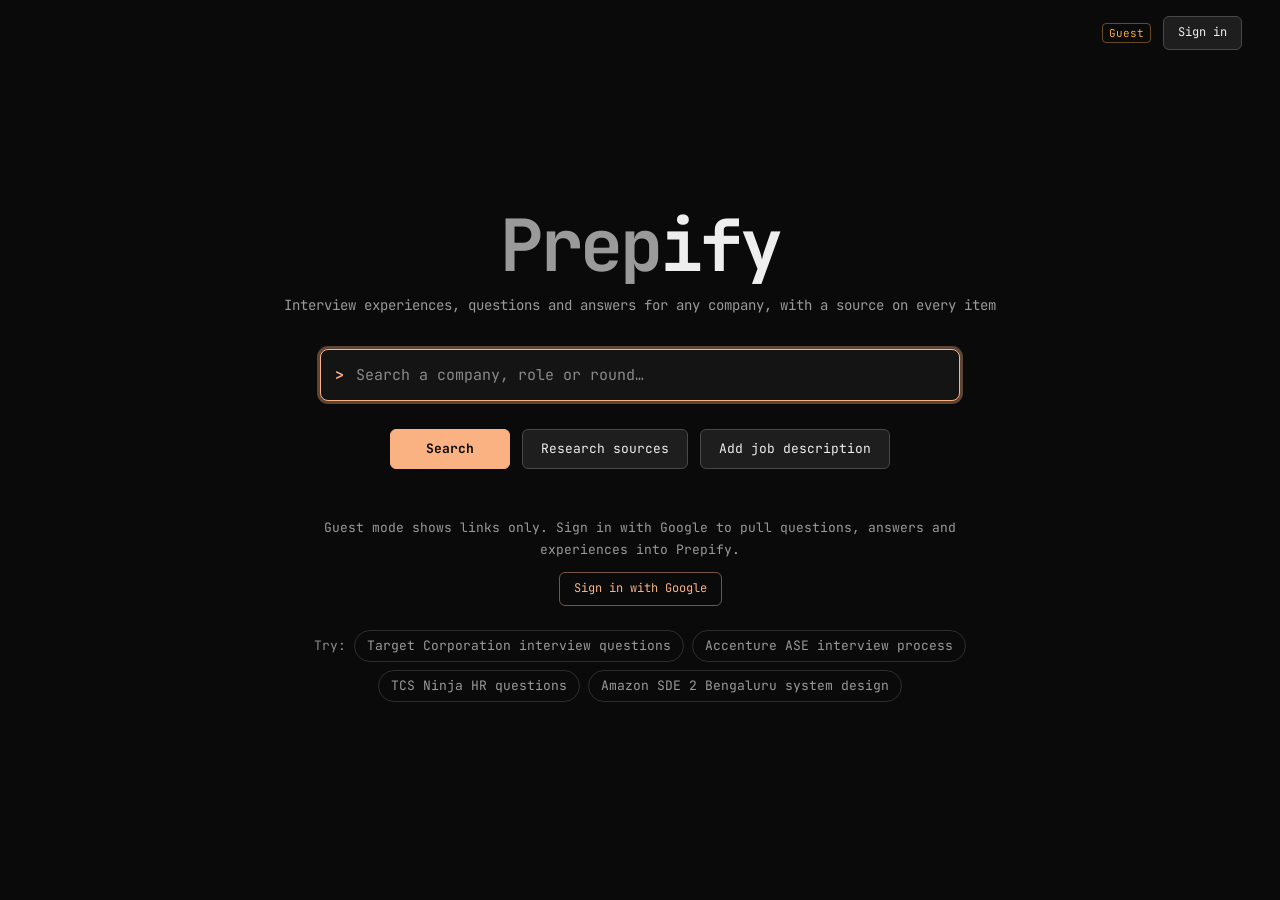
==== commit 8592dd0a: "Separate AI budgets per model so tidying can't pause on the main budget; tab icon Question tidying r" ====
--- a/templates/search.html
+++ b/templates/search.html
@@ -4,6 +4,7 @@
   <meta charset="UTF-8" />
   <meta name="color-scheme" content="dark" />
   <meta name="theme-color" content="#0a0a0a" />
+  <link rel="icon" href="data:image/svg+xml,%3Csvg xmlns=%27http://www.w3.org/2000/svg%27 viewBox=%270 0 32 32%27%3E%3Crect width=%2732%27 height=%2732%27 rx=%277%27 fill=%27%230a0a0a%27/%3E%3Ctext x=%2716%27 y=%2723%27 font-family=%27monospace%27 font-size=%2720%27 font-weight=%27700%27 text-anchor=%27middle%27 fill=%27%23fab283%27%3EP%3C/text%3E%3C/svg%3E" />
   <meta name="viewport" content="width=device-width, initial-scale=1.0" />
   <title>Prepify</title>
   <link rel="preconnect" href="https://fonts.googleapis.com" />
--- a/static/search.css
+++ b/static/search.css
@@ -1068,3 +1068,190 @@
   *, *::before, *::after { transition-duration: 0.01ms !important; animation-duration: 0.01ms !important; animation-iteration-count: 1 !important; scroll-behavior: auto !important; }
 }
 .qa-tools > .btn { align-self: flex-start; }
+
+
+/* =================================================================================================
+   Spacious and consistent: one spacing scale, one card padding, two control heights, every action boxed
+   ================================================================================================= */
+:root {
+  --space-1: 4px; --space-2: 8px; --space-3: 12px; --space-4: 16px; --space-5: 20px;
+  --space-6: 24px; --space-8: 32px; --space-10: 40px; --space-12: 48px; --space-14: 56px;
+  --card-pad: 20px;            /* every card and panel */
+  --grid-gap: 16px;            /* every grid and list of cards */
+  --control-h: 40px;           /* buttons */
+  --control-h-sm: 34px;        /* small buttons, boxed text actions */
+  --radius-sm: 6px;            /* controls; cards keep --radius */
+}
+
+/* page frame */
+.topbar-inner { padding: 14px var(--gutter); }
+.layout { padding: var(--space-8) var(--gutter) 96px; gap: var(--space-12); }
+@media (min-width: 1025px) { .layout:not(.wide) { grid-template-columns: minmax(0, 1fr) 320px; } }
+.understood { margin-bottom: var(--space-8); }
+.section { margin-bottom: var(--space-14); }
+.section h2 { margin-bottom: var(--space-2); }
+.section .sub { margin-bottom: var(--space-5); }
+.crumbs { margin-bottom: var(--space-6); gap: var(--space-3) var(--space-5); }
+.source-hero { padding: var(--space-6); margin-bottom: var(--space-4); }
+.tabs { margin-bottom: var(--space-8); }
+.page-foot { margin-top: var(--space-10); padding-top: var(--space-6); }
+.sources-head { margin-bottom: var(--space-4); }
+.notice, .empty { padding: var(--space-5) var(--space-6); margin-bottom: var(--space-8); }
+.jd-banner, .ai-strip { padding: var(--space-4) var(--space-5); margin-bottom: var(--space-6); }
+.qa-tools { gap: var(--space-4); margin-bottom: var(--space-6); }
+.chips { gap: 10px; }
+
+/* one card padding */
+.qa-card, .source-card, .jd-card, .skill-card, .round-card, .glance-card, .sched-day, .thread,
+.official-page, .rewrite, .gap-card { padding: var(--card-pad); }
+.xp-card > summary { padding: var(--card-pad); }
+.xp-body { padding: var(--space-2) var(--card-pad) var(--card-pad); }
+.plan-item > summary { padding: var(--space-4) var(--card-pad); }
+.plan-body { padding: var(--space-2) var(--card-pad) var(--card-pad); }
+.link-row { padding: var(--space-3) var(--space-4); }
+.panel { padding: 22px; }
+.panel .row { padding: 10px 0; }
+.panel-sep { margin: var(--space-6) 0 var(--space-5); }
+
+/* one gap between cards */
+.source-grid, .glance-grid, .jd-grid, .skill-grid, .brief-grid, .coach-grid, .sched, .link-grid,
+.qa-list, .xp-list, .round-list, .plan-list, .thread-list, .official-list { gap: var(--grid-gap); }
+.link-grid { gap: var(--space-3); }
+
+/* two control heights */
+.btn { height: var(--control-h); padding: 0 18px; border-radius: var(--radius-sm); }
+.btn.small { height: var(--control-h-sm); padding: 0 14px; }
+.chip-btn { height: 32px; padding: 0 14px; }
+
+/* every action is a visible box; only breadcrumbs stay as text links */
+.linkbtn {
+  display: inline-flex; align-items: center; justify-content: center; gap: 6px;
+  height: var(--control-h-sm); padding: 0 14px;
+  border: 1px solid var(--border-strong); border-radius: var(--radius-sm);
+  background: transparent; color: var(--text); font-size: 12px; white-space: nowrap; text-decoration: none;
+  transition: border-color .15s, color .15s, background-color .15s;
+}
+.linkbtn:hover { border-color: var(--accent); color: var(--accent); background: var(--accent-soft); text-decoration: none; }
+.linkbtn.accent { color: var(--accent); border-color: rgba(250, 178, 131, 0.45); }
+.linkbtn.danger { color: var(--error); border-color: rgba(224, 108, 117, 0.45); }
+.linkbtn.danger:hover { color: var(--error); border-color: var(--error); background: rgba(224, 108, 117, 0.08); }
+.linkbtn.armed, .linkbtn.armed:hover { color: var(--bg); background: var(--error); border-color: var(--error); font-weight: 700; }
+.crumb-path .linkbtn { height: auto; padding: 0; border: none; background: none; color: var(--muted); font-size: 13px; }
+.crumb-path .linkbtn:hover { color: var(--text); background: none; text-decoration: underline; }
+
+/* where boxed actions sit */
+.panel .btn { margin-top: var(--space-4); }
+.panel .btn + .btn { margin-top: 10px; }
+.panel .linkbtn { display: flex; width: 100%; margin-top: 10px; }
+.panel .note { margin-top: var(--space-4); }
+.login-actions { gap: var(--space-3); }
+.auth .linkbtn { height: 32px; }
+#u-edit { height: 28px; padding: 0 10px; }
+.more-btn { margin: var(--space-3) 0 0 44px; }
+.ai-note .linkbtn { display: inline-flex; height: 28px; padding: 0 10px; margin: 0 6px 0 0; vertical-align: middle; }
+.brief-foot .linkbtn { height: 28px; padding: 0 10px; margin-left: 6px; vertical-align: middle; }
+.ai-answer-btn { display: inline-flex; margin: var(--space-3) 0 0 44px; }
+.plan-progress .linkbtn { height: 28px; }
+
+/* home: actions and examples as boxes, with room to breathe */
+.tagline { margin-bottom: var(--space-8); }
+.home-actions { margin-top: 28px; gap: var(--space-3); }
+.promo { margin-top: var(--space-12); display: flex; flex-direction: column; align-items: center; gap: var(--space-3); }
+.offered { margin-top: var(--space-6); display: flex; flex-wrap: wrap; justify-content: center; align-items: center; gap: var(--space-2); }
+.example {
+  height: 32px; padding: 0 var(--space-3); margin: 0;
+  border: 1px solid var(--border); border-radius: 999px; background: transparent; color: var(--muted);
+  transition: border-color .15s, color .15s;
+}
+.example:hover { border-color: var(--link); color: var(--link); text-decoration: none; }
+
+@media (max-width: 1024px) {
+  .layout { gap: var(--space-8); }
+}
+@media (max-width: 640px) {
+  :root { --card-pad: 16px; }
+  .layout { padding-top: var(--space-6); }
+  .section { margin-bottom: var(--space-12); }
+  .more-btn, .ai-answer-btn { margin-left: 0; }
+}
+
+
+/* =================================================================================================
+   Simple and consistent: wider page, one header, one tile size, fewer boxes
+   ================================================================================================= */
+:root { --page: 1360px; --gutter: clamp(16px, 3vw, 40px); }
+.layout { padding: var(--space-6) var(--gutter) 80px; gap: var(--space-8); }
+@media (min-width: 1025px) { .layout:not(.wide) { grid-template-columns: minmax(0, 1fr) 300px; } }
+.understood { margin-bottom: var(--space-5); }
+.section { margin-bottom: var(--space-10); }
+
+/* the header at the top of results */
+.dash-head {
+  display: flex; align-items: center; justify-content: space-between; flex-wrap: wrap; gap: var(--space-4) var(--space-6);
+  padding: var(--card-pad); margin-bottom: var(--space-4);
+  background: var(--panel); border: 1px solid var(--border); border-radius: var(--radius);
+}
+.dash-title { flex: 1 1 320px; min-width: 0; }
+.dash-title h2 { font-size: 22px; font-weight: 700; line-height: 1.25; }
+.dash-title p { color: var(--muted); font-size: 13px; margin-top: var(--space-1); }
+.dash-actions { display: flex; flex-wrap: wrap; gap: 10px; }
+
+/* sources: every tile the same size, one line of detail */
+.src-grid, .link-grid { display: grid; grid-template-columns: repeat(auto-fill, minmax(220px, 1fr)); gap: var(--space-3); }
+.src-grid { margin-bottom: var(--space-3); }
+.src-grid:empty { display: none; }
+.link-grid { margin-bottom: var(--space-8); }
+.src-tile, .link-row {
+  display: flex; align-items: center; gap: var(--space-3); height: 64px; padding: 0 var(--space-4); min-width: 0;
+  background: var(--panel); border: 1px solid var(--border); border-radius: var(--radius);
+  color: var(--text); font: inherit; text-align: left; cursor: pointer;
+  transition: border-color .15s, background-color .15s;
+}
+.src-tile:hover, .link-row:hover { border-color: var(--accent); background: var(--element); }
+.st-text { display: flex; flex-direction: column; flex: 1; min-width: 0; line-height: 1.35; }
+.st-text b { font-size: 14px; }
+.st-sub { display: flex; align-items: center; gap: 6px; font-size: 12px; color: var(--muted); white-space: nowrap; overflow: hidden; text-overflow: ellipsis; }
+.st-arrow { color: var(--muted); }
+.src-tile:hover .st-arrow { color: var(--accent); }
+.src-tile.busy { border-color: var(--accent); cursor: progress; }
+.src-tile.busy .st-sub { color: var(--accent); }
+.src-tile.warn { border-color: rgba(245, 167, 66, 0.5); }
+.src-tile.warn .st-sub { color: var(--warn); }
+.src-tile.none .st-sub { color: var(--faint); }
+.source-more { margin: 0 0 var(--space-6); }
+
+/* side panel: sections separated the same way, no leading line */
+.panel > .panel-sep:first-child { display: none; }
+.panel h3 { font-size: 15px; }
+.note.warn { color: var(--warn); }
+
+@media (max-width: 640px) {
+  .dash-title h2 { font-size: 19px; }
+  .dash-actions { width: 100%; }
+  .dash-actions .btn { flex: 1; }
+}
+/* tiles: two lines of detail at most, all the same height */
+.src-tile, .link-row { height: 72px; }
+.st-sub { white-space: normal; display: -webkit-box; -webkit-line-clamp: 2; -webkit-box-orient: vertical; }
+.src-tile.busy .st-sub { display: flex; white-space: nowrap; }
+/* labels that only show information are not boxed like buttons */
+.chips.static { flex-wrap: wrap; overflow: visible; }
+.chips.static .chip-btn { border-color: transparent; background: var(--element); color: var(--muted); cursor: default; height: 30px; }
+.chips.static .chip-btn:hover { border-color: transparent; color: var(--muted); }
+
+/* a source that needs something: what's wrong, and one boxed action */
+.st-action {
+  flex-shrink: 0; display: inline-flex; align-items: center; height: 28px; padding: 0 10px;
+  border: 1px solid var(--border-strong); border-radius: var(--radius-sm); font-size: 12px; font-weight: 700; color: var(--text);
+}
+.src-tile:hover .st-action { border-color: currentColor; }
+.src-tile.act { border-color: rgba(245, 167, 66, 0.55); }
+.src-tile.act .st-sub, .src-tile.act .st-action { color: var(--warn); }
+.src-tile.act .st-action { border-color: rgba(245, 167, 66, 0.55); }
+.src-tile.fail { border-color: rgba(224, 108, 117, 0.45); }
+.src-tile.fail .st-sub { color: var(--error); }
+.src-tile.none .st-sub { color: var(--muted); }
+.dash-note { display: block; font-size: 13px; color: var(--muted); margin-top: var(--space-2); }
+.dash-note.act { color: var(--warn); }
+.src-tile.busy .st-sub { display: -webkit-box; white-space: normal; }
+.st-sub .spinner { display: inline-block; vertical-align: -2px; margin-right: 6px; }
